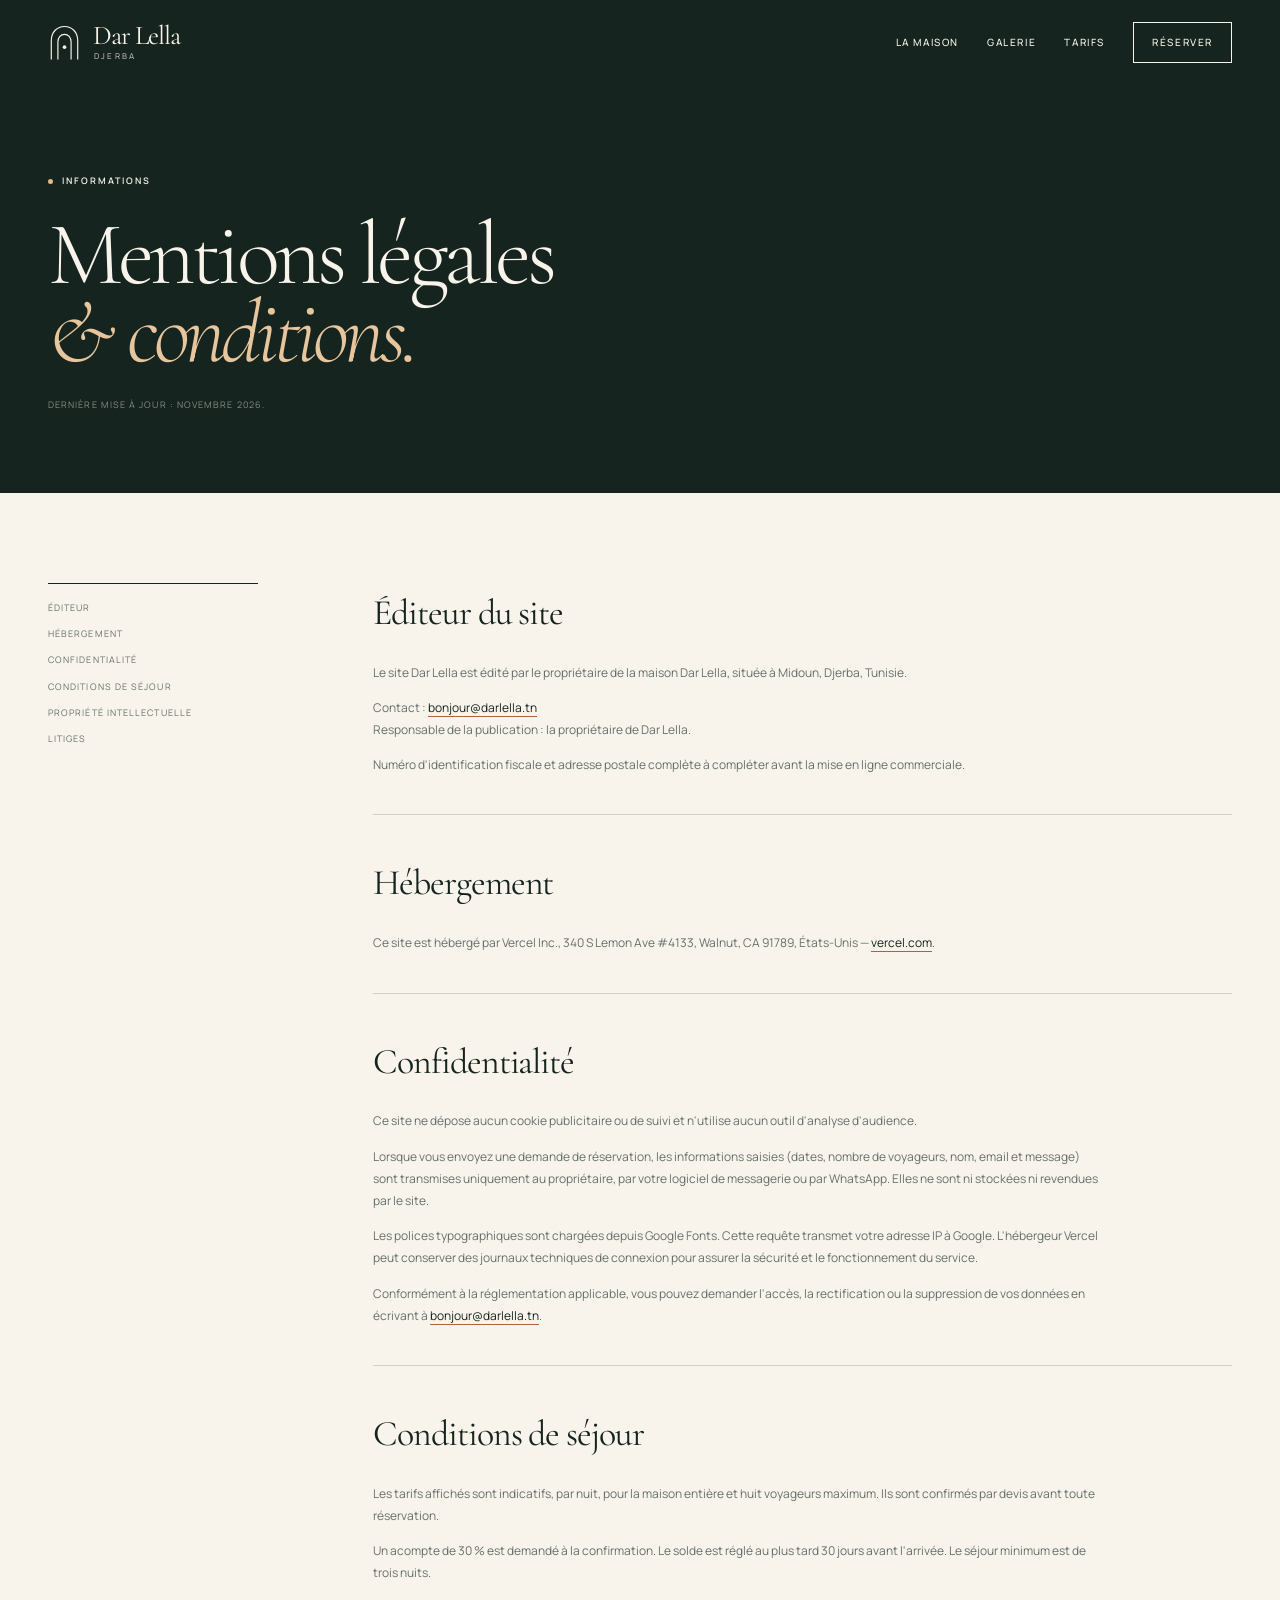
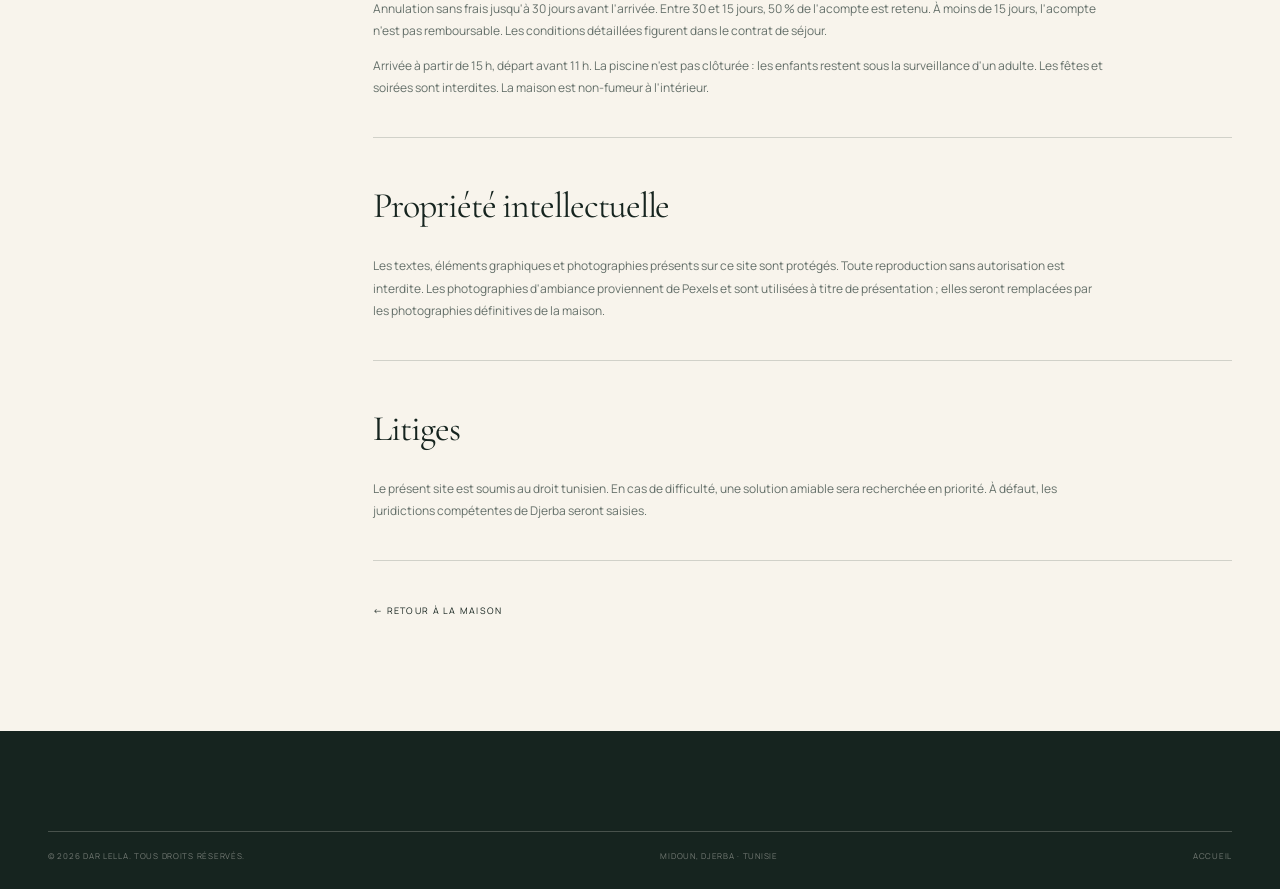
==== mentions-legales.html @ 5d3fed9b "Build Dar Lella Djerba villa site" ====
<!DOCTYPE html>
<html lang="fr">
<head>
  <meta charset="UTF-8">
  <meta name="viewport" content="width=device-width, initial-scale=1.0">
  <title>Mentions légales & conditions — Dar Lella</title>
  <meta name="description" content="Mentions légales, confidentialité et conditions de séjour de Dar Lella, houch privé avec piscine à Djerba.">
  <meta name="robots" content="noindex,follow">
  <meta name="theme-color" content="#16241f">
  <link rel="icon" href="assets/favicon.svg" type="image/svg+xml">
  <link rel="preconnect" href="https://fonts.googleapis.com">
  <link rel="preconnect" href="https://fonts.gstatic.com" crossorigin>
  <link href="https://fonts.googleapis.com/css2?family=Cormorant+Garamond:ital,wght@0,300;0,400;0,500;1,300;1,400&family=Manrope:wght@400;500;600&display=swap" rel="stylesheet">
  <link rel="stylesheet" href="assets/css/style.css">
  <script>document.documentElement.classList.add('js');</script>
</head>
<body>
  <header class="site-header scrolled" id="header">
    <a class="brand" href="index.html" aria-label="Dar Lella — accueil">
      <svg class="brand-mark" viewBox="0 0 40 48" fill="none" aria-hidden="true">
        <path d="M4 44V21C4 10.5 11.2 4 20 4s16 6.5 16 17v23" stroke="currentColor" stroke-width="1.4"/>
        <path d="M12 44V23c0-5.7 3.6-9.5 8-9.5s8 3.8 8 9.5v21" stroke="currentColor" stroke-width="1.4"/>
        <circle cx="20" cy="29" r="2.2" fill="currentColor"/>
      </svg>
      <span class="brand-word">Dar Lella<small>Djerba</small></span>
    </a>
    <nav class="nav" id="nav" aria-label="Navigation principale">
      <a href="index.html">La maison</a>
      <a href="index.html#galerie">Galerie</a>
      <a href="index.html#tarifs">Tarifs</a>
      <a class="nav-book" href="index.html#reserver">Réserver</a>
    </nav>
    <button class="menu-toggle" id="menuToggle" aria-label="Ouvrir le menu" aria-expanded="false" aria-controls="nav">
      <span></span><span></span>
    </button>
  </header>

  <main class="legal-page">
    <section class="legal-hero">
      <div class="container">
        <p class="eyebrow light"><span class="dot"></span> Informations</p>
        <h1>Mentions légales<br><em>& conditions.</em></h1>
        <p>Dernière mise à jour : novembre 2026.</p>
      </div>
    </section>

    <div class="container legal-layout">
      <nav class="legal-nav" aria-label="Sommaire">
        <a href="#editeur">Éditeur</a>
        <a href="#hebergement">Hébergement</a>
        <a href="#confidentialite">Confidentialité</a>
        <a href="#conditions">Conditions de séjour</a>
        <a href="#propriete">Propriété intellectuelle</a>
        <a href="#litiges">Litiges</a>
      </nav>

      <div class="legal-content">
        <section id="editeur">
          <h2>Éditeur du site</h2>
          <p>Le site Dar Lella est édité par le propriétaire de la maison Dar Lella, située à Midoun, Djerba, Tunisie.</p>
          <p>Contact : <a href="mailto:bonjour@darlella.tn" data-contact-email>bonjour@darlella.tn</a><br>
          Responsable de la publication : la propriétaire de Dar Lella.</p>
          <p>Numéro d'identification fiscale et adresse postale complète à compléter avant la mise en ligne commerciale.</p>
        </section>

        <section id="hebergement">
          <h2>Hébergement</h2>
          <p>Ce site est hébergé par Vercel Inc., 340 S Lemon Ave #4133, Walnut, CA 91789, États-Unis — <a href="https://vercel.com" target="_blank" rel="noopener">vercel.com</a>.</p>
        </section>

        <section id="confidentialite">
          <h2>Confidentialité</h2>
          <p>Ce site ne dépose aucun cookie publicitaire ou de suivi et n'utilise aucun outil d'analyse d'audience.</p>
          <p>Lorsque vous envoyez une demande de réservation, les informations saisies (dates, nombre de voyageurs, nom, email et message) sont transmises uniquement au propriétaire, par votre logiciel de messagerie ou par WhatsApp. Elles ne sont ni stockées ni revendues par le site.</p>
          <p>Les polices typographiques sont chargées depuis Google Fonts. Cette requête transmet votre adresse IP à Google. L'hébergeur Vercel peut conserver des journaux techniques de connexion pour assurer la sécurité et le fonctionnement du service.</p>
          <p>Conformément à la réglementation applicable, vous pouvez demander l'accès, la rectification ou la suppression de vos données en écrivant à <a href="mailto:bonjour@darlella.tn" data-contact-email>bonjour@darlella.tn</a>.</p>
        </section>

        <section id="conditions">
          <h2>Conditions de séjour</h2>
          <p>Les tarifs affichés sont indicatifs, par nuit, pour la maison entière et huit voyageurs maximum. Ils sont confirmés par devis avant toute réservation.</p>
          <p>Un acompte de 30 % est demandé à la confirmation. Le solde est réglé au plus tard 30 jours avant l'arrivée. Le séjour minimum est de trois nuits.</p>
          <p>Annulation sans frais jusqu'à 30 jours avant l'arrivée. Entre 30 et 15 jours, 50 % de l'acompte est retenu. À moins de 15 jours, l'acompte n'est pas remboursable. Les conditions détaillées figurent dans le contrat de séjour.</p>
          <p>Arrivée à partir de 15 h, départ avant 11 h. La piscine n'est pas clôturée : les enfants restent sous la surveillance d'un adulte. Les fêtes et soirées sont interdites. La maison est non-fumeur à l'intérieur.</p>
        </section>

        <section id="propriete">
          <h2>Propriété intellectuelle</h2>
          <p>Les textes, éléments graphiques et photographies présents sur ce site sont protégés. Toute reproduction sans autorisation est interdite. Les photographies d'ambiance proviennent de Pexels et sont utilisées à titre de présentation ; elles seront remplacées par les photographies définitives de la maison.</p>
        </section>

        <section id="litiges">
          <h2>Litiges</h2>
          <p>Le présent site est soumis au droit tunisien. En cas de difficulté, une solution amiable sera recherchée en priorité. À défaut, les juridictions compétentes de Djerba seront saisies.</p>
        </section>

        <p class="legal-back"><a href="index.html">← Retour à la maison</a></p>
      </div>
    </div>
  </main>

  <footer class="site-footer">
    <div class="container">
      <div class="footer-bottom">
        <p>© <span data-year>2026</span> Dar Lella. Tous droits réservés.</p>
        <p>Midoun, Djerba · Tunisie</p>
        <p><a href="index.html">Accueil</a></p>
      </div>
    </div>
  </footer>

  <script src="assets/js/config.js"></script>
  <script src="assets/js/main.js"></script>
</body>
</html>
---- assets/css/style.css ----
:root {
  --ink: #16241f;
  --ink-soft: #1e312a;
  --paper: #f8f4ec;
  --sand: #eee6d8;
  --sand-deep: #e4dac8;
  --clay: #b45f3f;
  --sea: #3f6e66;
  --muted: #65706a;
  --line: rgba(22, 36, 31, 0.17);
  --line-light: rgba(248, 244, 236, 0.22);
  --serif: "Cormorant Garamond", Georgia, serif;
  --sans: "Manrope", "Helvetica Neue", Arial, sans-serif;
  --ease: cubic-bezier(0.22, 1, 0.36, 1);
}

* { box-sizing: border-box; }

html {
  scroll-behavior: smooth;
  scroll-padding-top: 88px;
}

body {
  margin: 0;
  overflow-x: clip;
  background: var(--paper);
  color: var(--ink);
  font-family: var(--sans);
  font-size: 15px;
  line-height: 1.7;
  -webkit-font-smoothing: antialiased;
  text-rendering: optimizeLegibility;
}

body.locked { overflow: hidden; }

::selection {
  background: var(--clay);
  color: var(--paper);
}

img {
  display: block;
  max-width: 100%;
}

a { color: inherit; text-decoration: none; }
button, input, select, textarea { font: inherit; color: inherit; }
button { cursor: pointer; }

p { margin: 0; color: var(--muted); }
em { font-style: italic; }

.skip-link {
  position: fixed;
  top: 12px;
  left: 12px;
  z-index: 200;
  padding: 10px 16px;
  background: var(--paper);
  color: var(--ink);
  opacity: 0;
  visibility: hidden;
  transform: translateY(-150%);
  transition: transform 0.2s, opacity 0.2s, visibility 0.2s;
}
.skip-link:focus { opacity: 1; visibility: visible; transform: none; }

.container {
  width: min(1320px, calc(100% - 96px));
  margin-inline: auto;
}

/* Header */
.site-header {
  position: fixed;
  inset: 0 0 auto;
  z-index: 80;
  display: flex;
  align-items: center;
  justify-content: space-between;
  padding: 22px 48px;
  color: var(--paper);
  transition: background 0.4s var(--ease), color 0.4s var(--ease), padding 0.4s var(--ease);
}

.site-header.scrolled {
  padding-block: 12px;
  color: var(--ink);
  background: rgba(248, 244, 236, 0.94);
  -webkit-backdrop-filter: blur(16px);
  backdrop-filter: blur(16px);
  border-bottom: 1px solid var(--line);
}

.brand {
  display: inline-flex;
  align-items: center;
  gap: 12px;
  position: relative;
  z-index: 90;
}

.brand-mark { width: 33px; height: 40px; flex: 0 0 auto; }

.brand-word {
  font-family: var(--serif);
  font-size: 27px;
  font-weight: 400;
  line-height: 0.85;
  letter-spacing: -0.035em;
  display: flex;
  flex-direction: column;
  gap: 5px;
}

.brand-word small {
  font-family: var(--sans);
  font-size: 8px;
  font-weight: 500;
  letter-spacing: 0.28em;
  text-transform: uppercase;
  opacity: 0.7;
  padding-left: 1px;
}

.nav {
  display: flex;
  align-items: center;
  gap: clamp(16px, 2.2vw, 32px);
  font-size: 10px;
  font-weight: 500;
  letter-spacing: 0.16em;
  text-transform: uppercase;
}

.nav a { position: relative; padding: 4px 0; }
.nav a:not(.nav-book)::after {
  content: "";
  position: absolute;
  left: 0;
  right: 100%;
  bottom: 0;
  height: 1px;
  background: currentColor;
  transition: right 0.35s var(--ease);
}
.nav a:not(.nav-book):hover::after { right: 0; }

.nav-book {
  padding: 11px 18px !important;
  border: 1px solid currentColor;
  transition: background 0.3s, color 0.3s;
}
.nav-book:hover { background: var(--paper); color: var(--ink); }
.site-header.scrolled .nav-book:hover { background: var(--ink); color: var(--paper); }

.menu-toggle {
  display: none;
  width: 42px;
  height: 42px;
  border: 0;
  background: transparent;
  position: relative;
  z-index: 100;
}
.menu-toggle span {
  position: absolute;
  left: 9px;
  width: 24px;
  height: 1px;
  background: currentColor;
  transition: transform 0.4s var(--ease), top 0.4s var(--ease);
}
.menu-toggle span:first-child { top: 17px; }
.menu-toggle span:last-child { top: 24px; }
.nav-open .menu-toggle span:first-child { top: 20px; transform: rotate(45deg); }
.nav-open .menu-toggle span:last-child { top: 20px; transform: rotate(-45deg); }

/* Hero */
.hero {
  position: relative;
  min-height: 100svh;
  display: flex;
  flex-direction: column;
  color: var(--paper);
  background: var(--ink);
  isolation: isolate;
}

.hero-bg {
  position: absolute;
  inset: 0;
  z-index: -2;
  width: 100%;
  height: 100%;
  object-fit: cover;
  object-position: center 58%;
  animation: heroZoom 1.8s var(--ease) both;
}

@keyframes heroZoom {
  from { transform: scale(1.045); }
  to { transform: scale(1); }
}

.hero-shade {
  position: absolute;
  inset: 0;
  z-index: -1;
  background:
    linear-gradient(180deg, rgba(10, 23, 18, 0.56) 0%, rgba(10, 23, 18, 0.08) 37%, rgba(10, 23, 18, 0.68) 100%),
    linear-gradient(90deg, rgba(10, 23, 18, 0.2) 0%, transparent 55%);
}

.hero-frame {
  position: absolute;
  inset: 22px;
  border: 1px solid rgba(248, 244, 236, 0.2);
  pointer-events: none;
  z-index: 1;
}

.hero-content {
  position: relative;
  z-index: 2;
  display: flex;
  flex: 1;
  flex-direction: column;
  padding-top: 130px;
  padding-bottom: 38px;
}

.hero-top {
  display: flex;
  justify-content: space-between;
  align-items: flex-start;
  padding-top: 12px;
}

.eyebrow {
  display: flex;
  align-items: center;
  gap: 9px;
  margin: 0;
  color: var(--ink);
  font-size: 9px;
  font-weight: 600;
  letter-spacing: 0.22em;
  text-transform: uppercase;
  line-height: 1.4;
}
.eyebrow.light { color: var(--paper); }

.dot {
  width: 5px;
  height: 5px;
  border-radius: 50%;
  background: var(--clay);
  flex: 0 0 auto;
}
.eyebrow.light .dot { background: #e7bb84; }

.hero-coord {
  color: rgba(248, 244, 236, 0.68);
  font-size: 8px;
  letter-spacing: 0.2em;
  text-transform: uppercase;
}

.hero h1 {
  max-width: 12ch;
  margin: auto 0 32px;
  font-family: var(--serif);
  font-size: clamp(4.4rem, 10.6vw, 10.2rem);
  font-weight: 300;
  line-height: 0.8;
  letter-spacing: -0.055em;
  text-wrap: balance;
  text-shadow: 0 2px 36px rgba(0, 0, 0, 0.16);
}
.hero h1 em { color: #efd8b7; }

.hero-bottom {
  display: flex;
  justify-content: space-between;
  align-items: flex-end;
  gap: 40px;
  padding-top: 24px;
  border-top: 1px solid rgba(248, 244, 236, 0.32);
}

.hero-intro {
  max-width: 440px;
  color: rgba(248, 244, 236, 0.83);
  font-size: 13px;
  line-height: 1.65;
}

.text-link {
  display: inline-flex;
  align-items: center;
  gap: 12px;
  white-space: nowrap;
  font-size: 9px;
  font-weight: 600;
  letter-spacing: 0.18em;
  text-transform: uppercase;
  border-bottom: 1px solid currentColor;
  padding-bottom: 6px;
}
.text-link span { font-size: 14px; transition: transform 0.35s var(--ease); }
.text-link:hover span { transform: translate(3px, 3px); }
.text-link.light { color: var(--paper); }

.booking-bar {
  position: relative;
  z-index: 3;
  display: grid;
  grid-template-columns: 1fr 1fr 0.85fr auto;
  gap: 0;
  margin-bottom: 30px;
  padding: 9px;
  color: var(--ink);
  background: var(--paper);
  box-shadow: 0 24px 70px rgba(4, 15, 11, 0.28);
}

.booking-bar label {
  display: flex;
  flex-direction: column;
  gap: 5px;
  padding: 12px 18px;
  border-right: 1px solid var(--line);
  font-size: 8px;
  font-weight: 600;
  letter-spacing: 0.18em;
  text-transform: uppercase;
}

.booking-bar input,
.booking-bar select {
  width: 100%;
  min-width: 0;
  border: 0;
  border-radius: 0;
  outline: 0;
  background: transparent;
  color: var(--ink);
  font-size: 13px;
  letter-spacing: 0;
  text-transform: none;
  cursor: pointer;
}
.booking-bar input:focus-visible,
.booking-bar select:focus-visible { outline: 1px solid var(--clay); outline-offset: 3px; }

.btn {
  display: inline-flex;
  align-items: center;
  justify-content: center;
  gap: 22px;
  min-height: 54px;
  padding: 16px 24px;
  border: 1px solid transparent;
  font-size: 9px;
  font-weight: 600;
  letter-spacing: 0.17em;
  text-transform: uppercase;
  transition: background 0.35s var(--ease), color 0.35s var(--ease), border-color 0.35s var(--ease);
}
.btn span { font-size: 15px; line-height: 1; }
.btn-dark { background: var(--ink); color: var(--paper); }
.btn-dark:hover { background: var(--clay); }
.btn-clay { width: 100%; background: var(--clay); color: var(--paper); }
.btn-clay:hover { background: var(--ink); }
.btn-light { background: var(--paper); color: var(--ink); }
.btn-light:hover { background: var(--clay); color: var(--paper); }

.form-note {
  display: none;
  grid-column: 1 / -1;
  padding: 8px 18px 4px;
  color: var(--clay);
  font-size: 11px;
  line-height: 1.5;
}
.form-note:not(:empty) { display: block; }

/* Section headings */
.section-head {
  display: flex;
  align-items: center;
  justify-content: space-between;
  gap: 30px;
  margin-bottom: clamp(50px, 7vw, 96px);
  padding-top: 17px;
  border-top: 1px solid var(--line);
}
.micro {
  color: var(--muted);
  font-size: 10px;
  letter-spacing: 0.05em;
  text-align: right;
}

.display {
  margin: 0;
  font-family: var(--serif);
  font-size: clamp(3.3rem, 6.3vw, 6.5rem);
  font-weight: 300;
  line-height: 0.9;
  letter-spacing: -0.045em;
}

/* Intro */
.intro { padding: clamp(100px, 12vw, 170px) 0 20px; }

.intro-grid {
  display: grid;
  grid-template-columns: 1.2fr 0.8fr;
  gap: clamp(40px, 7vw, 110px);
  align-items: end;
}

.intro-copy { max-width: 510px; padding-bottom: 10px; }

.intro-copy .lede {
  margin-bottom: 28px;
  color: var(--ink);
  font-family: var(--serif);
  font-size: clamp(1.35rem, 2vw, 1.85rem);
  line-height: 1.3;
  letter-spacing: -0.015em;
}

.intro-copy p { margin-bottom: 20px; font-size: 13px; line-height: 1.85; }

.signature {
  margin-top: 34px !important;
  padding-top: 22px;
  border-top: 1px solid var(--line);
  color: var(--ink) !important;
  font-family: var(--serif);
  font-size: 22px !important;
  font-style: italic;
}

.stats {
  display: grid;
  grid-template-columns: repeat(4, 1fr);
  margin-top: clamp(60px, 8vw, 110px);
  border-top: 1px solid var(--line);
  border-bottom: 1px solid var(--line);
}

.stats div {
  padding: 31px 26px 27px 0;
  border-right: 1px solid var(--line);
}
.stats div:not(:first-child) { padding-left: 26px; }
.stats div:last-child { border-right: 0; }

.stats strong {
  display: block;
  font-family: var(--serif);
  font-size: clamp(2.4rem, 3.6vw, 3.7rem);
  font-weight: 300;
  line-height: 1;
  letter-spacing: -0.04em;
}

.stats span {
  display: block;
  margin-top: 9px;
  color: var(--muted);
  font-size: 8px;
  font-weight: 600;
  letter-spacing: 0.15em;
  text-transform: uppercase;
}

/* Features */
.features { padding: clamp(90px, 11vw, 160px) 0 0; }

.feature-grid {
  display: grid;
  grid-template-columns: 1.45fr 0.8fr;
  gap: clamp(24px, 4vw, 50px);
  align-items: start;
}

.feature { margin: 0; }
.feature figure {
  margin: 0;
  overflow: hidden;
  background: var(--sand);
  aspect-ratio: 16 / 10;
}
.feature-tall figure { aspect-ratio: 3 / 4; }
.feature img {
  width: 100%;
  height: 100%;
  object-fit: cover;
  transition: transform 1.2s var(--ease);
}
.feature:hover img { transform: scale(1.035); }

.feature-meta {
  display: flex;
  justify-content: space-between;
  gap: 20px;
  margin-top: 15px;
  padding-top: 10px;
  border-top: 1px solid var(--line);
  color: var(--muted);
  font-size: 8px;
  font-weight: 600;
  letter-spacing: 0.18em;
  text-transform: uppercase;
}

.feature h3 {
  margin: 22px 0 0;
  font-family: var(--serif);
  font-size: clamp(2rem, 3vw, 3.15rem);
  font-weight: 300;
  line-height: 0.96;
  letter-spacing: -0.035em;
}
.feature-tall { margin-top: clamp(50px, 8vw, 120px); }

/* Manifesto */
.manifesto {
  margin-top: clamp(90px, 12vw, 170px);
  padding-top: clamp(80px, 10vw, 130px);
  overflow: hidden;
  color: var(--paper);
  background: var(--ink);
}

.manifesto-grid {
  display: grid;
  grid-template-columns: 0.82fr 1.18fr;
  gap: clamp(40px, 8vw, 120px);
  align-items: center;
}

.arch-frame {
  position: relative;
  max-width: 470px;
  max-height: 620px;
  margin: 0;
  overflow: hidden;
  aspect-ratio: 0.73;
  border-radius: 999px 999px 0 0;
  background: var(--ink-soft);
}
.arch-frame img { width: 100%; height: 100%; object-fit: cover; }
.arch-frame figcaption {
  position: absolute;
  left: 20px;
  bottom: 18px;
  padding: 7px 10px;
  background: rgba(22, 36, 31, 0.74);
  color: var(--paper);
  font-size: 8px;
  letter-spacing: 0.12em;
  text-transform: uppercase;
  -webkit-backdrop-filter: blur(8px);
  backdrop-filter: blur(8px);
}

.manifesto-copy h2 {
  max-width: 15ch;
  margin: 28px 0 30px;
  font-family: var(--serif);
  font-size: clamp(2.7rem, 4.8vw, 5.1rem);
  font-weight: 300;
  line-height: 0.94;
  letter-spacing: -0.04em;
}
.manifesto-copy h2 em { color: #e7c69d; }

.manifesto-copy > p {
  max-width: 510px;
  color: rgba(248, 244, 236, 0.65);
  font-size: 13px;
  line-height: 1.85;
}

.manifesto-list {
  max-width: 510px;
  margin: 40px 0 0;
  padding: 0;
  list-style: none;
  border-top: 1px solid var(--line-light);
}
.manifesto-list li {
  display: flex;
  align-items: center;
  gap: 20px;
  padding: 15px 0;
  border-bottom: 1px solid var(--line-light);
  color: var(--paper);
  font-size: 9px;
  letter-spacing: 0.14em;
  text-transform: uppercase;
}
.manifesto-list span { color: #e7c69d; font-size: 8px; }

.marquee {
  margin-top: clamp(60px, 8vw, 110px);
  overflow: hidden;
  border-top: 1px solid var(--line-light);
  border-bottom: 1px solid var(--line-light);
  padding: 17px 0 20px;
}
.marquee-track {
  display: flex;
  align-items: center;
  gap: 26px;
  width: max-content;
  color: #e7c69d;
  font-family: var(--serif);
  font-size: clamp(1.25rem, 2.1vw, 1.8rem);
  font-style: italic;
  line-height: 1;
  white-space: nowrap;
  animation: marquee 32s linear infinite;
}
.marquee-track i { color: rgba(248, 244, 236, 0.36); font-size: 14px; font-style: normal; }
@keyframes marquee { to { transform: translateX(-50%); } }

/* Spaces */
.spaces { padding: clamp(100px, 12vw, 170px) 0 clamp(30px, 5vw, 70px); }

.space {
  display: grid;
  grid-template-columns: 0.8fr 1.2fr;
  gap: clamp(40px, 7vw, 110px);
  align-items: center;
  margin-bottom: clamp(80px, 10vw, 140px);
}
.space-reverse { grid-template-columns: 1.2fr 0.8fr; }
.space-reverse .space-copy { order: 2; }
.space-reverse .space-image { order: 1; }

.space-copy .display { margin: 26px 0 28px; }
.space-copy p { max-width: 430px; font-size: 13px; line-height: 1.85; }
.space-copy .note { margin-top: 22px; color: var(--clay); font-size: 10px; line-height: 1.6; }

.space-tags {
  display: flex;
  flex-wrap: wrap;
  gap: 7px;
  margin: 30px 0 0;
  padding: 0;
  list-style: none;
}
.space-tags li {
  padding: 6px 10px;
  border: 1px solid var(--line);
  color: var(--muted);
  font-size: 8px;
  letter-spacing: 0.12em;
  text-transform: uppercase;
}

.space-image { margin: 0; }
.space-image img {
  width: 100%;
  aspect-ratio: 4 / 3;
  object-fit: cover;
  background: var(--sand);
}
.space-image figcaption {
  display: flex;
  justify-content: space-between;
  gap: 20px;
  padding-top: 10px;
  margin-top: 12px;
  border-top: 1px solid var(--line);
  color: var(--muted);
  font-size: 8px;
  letter-spacing: 0.14em;
  text-transform: uppercase;
}

/* Amenities */
.amenities {
  padding: clamp(90px, 11vw, 150px) 0;
  background: var(--sand);
}

.amenity-grid {
  display: grid;
  grid-template-columns: repeat(3, 1fr);
  margin: 0;
  padding: 0;
  list-style: none;
  border-top: 1px solid var(--line);
}
.amenity-grid li {
  display: grid;
  grid-template-columns: 28px 1fr;
  align-content: start;
  padding: 26px 24px 26px 0;
  border-bottom: 1px solid var(--line);
}
.amenity-grid li:not(:nth-child(3n + 1)) { padding-left: 24px; border-left: 1px solid var(--line); }
.amenity-grid li > span {
  grid-row: 1 / 3;
  color: var(--clay);
  font-size: 8px;
  letter-spacing: 0.08em;
}
.amenity-grid strong {
  color: var(--ink);
  font-family: var(--serif);
  font-size: 19px;
  font-weight: 500;
  line-height: 1.2;
}
.amenity-grid small {
  margin-top: 4px;
  color: var(--muted);
  font-size: 9px;
  line-height: 1.5;
}

/* Gallery */
.gallery { padding: clamp(100px, 12vw, 170px) 0 0; }

.gallery-grid {
  display: grid;
  grid-template-columns: repeat(12, 1fr);
  gap: clamp(10px, 1.5vw, 22px);
  align-items: start;
}

.gallery-item {
  position: relative;
  display: block;
  overflow: hidden;
  width: 100%;
  padding: 0;
  border: 0;
  background: var(--sand);
  aspect-ratio: 4 / 3;
  text-align: left;
}
.gallery-item img {
  width: 100%;
  height: 100%;
  object-fit: cover;
  transition: transform 1.1s var(--ease), filter 1.1s var(--ease);
}
.gallery-item::after {
  content: "";
  position: absolute;
  inset: 0;
  background: linear-gradient(180deg, transparent 55%, rgba(10, 23, 18, 0.55));
  opacity: 0;
  transition: opacity 0.5s;
}
.gallery-item > span {
  position: absolute;
  left: 17px;
  bottom: 15px;
  z-index: 1;
  color: var(--paper);
  font-size: 8px;
  font-weight: 600;
  letter-spacing: 0.16em;
  text-transform: uppercase;
  opacity: 0;
  transform: translateY(6px);
  transition: opacity 0.45s, transform 0.45s var(--ease);
}
.gallery-item:hover img { transform: scale(1.04); }
.gallery-item:hover::after,
.gallery-item:hover > span,
.gallery-item:focus-visible::after,
.gallery-item:focus-visible > span { opacity: 1; }
.gallery-item:hover > span,
.gallery-item:focus-visible > span { transform: none; }

.g1 { grid-column: span 7; aspect-ratio: 16 / 10; }
.g2 { grid-column: span 5; aspect-ratio: 16 / 11; }
.g3 { grid-column: span 4; aspect-ratio: 3 / 4; }
.g4 { grid-column: span 4; aspect-ratio: 3 / 4; }
.g5 { grid-column: span 4; aspect-ratio: 3 / 4; }
.g6 { grid-column: span 5; aspect-ratio: 4 / 3; }
.g7 { grid-column: span 3; aspect-ratio: 3 / 4; }
.g8 { grid-column: span 4; aspect-ratio: 4 / 3; }

.gallery-note {
  margin-top: 18px;
  color: var(--muted);
  font-size: 9px;
  letter-spacing: 0.04em;
  text-align: right;
}

/* Location */
.location {
  padding: clamp(100px, 12vw, 170px) 0;
  background: var(--paper);
}

.location-grid {
  display: grid;
  grid-template-columns: 1fr 0.92fr;
  gap: clamp(50px, 8vw, 120px);
  align-items: center;
}

.location-copy .display { margin: 26px 0 30px; }
.location-copy .lede {
  max-width: 480px;
  margin-bottom: 18px;
  color: var(--ink);
  font-family: var(--serif);
  font-size: 24px;
  line-height: 1.3;
}
.location-copy > p { max-width: 470px; font-size: 13px; line-height: 1.85; }
.location-copy .note { margin-top: 18px; color: var(--clay); font-size: 9px; line-height: 1.6; }

.distances {
  max-width: 480px;
  margin: 34px 0 0;
  padding: 0;
  list-style: none;
  border-top: 1px solid var(--line);
}
.distances li {
  display: flex;
  justify-content: space-between;
  gap: 20px;
  padding: 12px 0;
  border-bottom: 1px solid var(--line);
  color: var(--ink);
  font-size: 9px;
  letter-spacing: 0.11em;
  text-transform: uppercase;
}
.distances li span:last-child { color: var(--clay); white-space: nowrap; }

.map-card {
  padding: 22px 22px 16px;
  background: #d8e0d7;
  color: var(--ink);
}
.map-card svg { display: block; width: 100%; height: auto; }
.map-island { fill: #f7f2e9; stroke: var(--ink); stroke-width: 1.2; }
.map-sea-line { fill: none; stroke: var(--ink); stroke-width: 1; opacity: 0.18; }
.map-road { fill: none; stroke: var(--ink); stroke-width: 1; stroke-dasharray: 3 6; opacity: 0.45; }
.map-ring { fill: none; stroke: var(--clay); stroke-width: 1; opacity: 0.75; }
.map-dot { fill: var(--clay); }
.map-poi { fill: var(--ink); opacity: 0.7; }
.map-label {
  fill: var(--ink);
  font-family: var(--sans);
  font-size: 9px;
  font-weight: 600;
  letter-spacing: 0.12em;
}
.map-label.small { font-size: 8px; font-weight: 500; opacity: 0.52; letter-spacing: 0.08em; text-transform: uppercase; }
.map-caption {
  display: flex;
  justify-content: space-between;
  gap: 20px;
  margin-top: 12px;
  padding-top: 12px;
  border-top: 1px solid rgba(22, 36, 31, 0.2);
  color: var(--muted);
  font-size: 8px;
  letter-spacing: 0.14em;
  text-transform: uppercase;
}

/* Rates */
.rates { padding: clamp(80px, 10vw, 130px) 0; border-top: 1px solid var(--line); }

.rate-grid {
  display: grid;
  grid-template-columns: 1fr 1fr;
  gap: clamp(50px, 8vw, 120px);
  align-items: end;
}
.rate-intro .display { margin-bottom: 30px; }
.rate-intro p { max-width: 430px; font-size: 13px; line-height: 1.85; }

.rate-table { border-top: 1px solid var(--ink); }
.rate-row {
  display: flex;
  justify-content: space-between;
  align-items: baseline;
  gap: 30px;
  padding: 17px 0;
  border-bottom: 1px solid var(--line);
  color: var(--ink);
  font-size: 10px;
  letter-spacing: 0.06em;
}
.rate-head {
  color: var(--muted);
  font-size: 8px;
  font-weight: 600;
  letter-spacing: 0.16em;
  text-transform: uppercase;
}
.rate-row small {
  display: block;
  margin-top: 4px;
  color: var(--muted);
  font-size: 8px;
  letter-spacing: 0.1em;
  text-transform: uppercase;
}
.rate-row > span:last-child {
  color: var(--ink);
  font-family: var(--serif);
  font-size: 29px;
  font-weight: 400;
  letter-spacing: -0.02em;
  white-space: nowrap;
}

.rate-notes {
  display: flex;
  justify-content: space-between;
  gap: 30px;
  margin-top: 50px;
  padding-top: 16px;
  border-top: 1px solid var(--line);
}
.rate-notes p { font-size: 9px; letter-spacing: 0.03em; }

/* Booking */
.booking-section {
  padding: clamp(90px, 11vw, 150px) 0;
  color: var(--paper);
  background: var(--ink);
}

.booking-grid {
  display: grid;
  grid-template-columns: 1fr 0.95fr;
  gap: clamp(50px, 8vw, 120px);
  align-items: start;
}

.booking-copy { padding-top: 10px; }
.booking-copy .display { margin: 26px 0 30px; }
.booking-copy > p { max-width: 480px; color: rgba(248, 244, 236, 0.65); font-size: 13px; line-height: 1.85; }

.booking-benefits {
  margin: 36px 0 0;
  padding: 0;
  list-style: none;
  border-top: 1px solid var(--line-light);
}
.booking-benefits li {
  display: flex;
  align-items: center;
  gap: 13px;
  padding: 13px 0;
  border-bottom: 1px solid var(--line-light);
  color: rgba(248, 244, 236, 0.84);
  font-size: 10px;
  letter-spacing: 0.03em;
}
.booking-benefits span { color: #e7c69d; font-size: 9px; }

.booking-contact {
  margin-top: 36px;
  display: flex;
  flex-direction: column;
  gap: 4px;
}
.booking-contact span { color: rgba(248, 244, 236, 0.45); font-size: 8px; letter-spacing: 0.15em; text-transform: uppercase; }
.booking-contact a {
  width: fit-content;
  color: var(--paper);
  font-family: var(--serif);
  font-size: 24px;
  border-bottom: 1px solid var(--line-light);
}

.booking-form-wrap {
  padding: clamp(28px, 4vw, 52px);
  color: var(--ink);
  background: var(--paper);
}
.booking-form-wrap h3 {
  margin: 0 0 5px;
  font-family: var(--serif);
  font-size: clamp(1.9rem, 2.8vw, 2.6rem);
  font-weight: 300;
  letter-spacing: -0.035em;
}
.form-lead { font-size: 9px; color: var(--muted); }

.booking-form { margin-top: 28px; }
.booking-form label {
  display: flex;
  flex-direction: column;
  gap: 6px;
  margin-bottom: 18px;
  color: var(--ink);
  font-size: 8px;
  font-weight: 600;
  letter-spacing: 0.14em;
  text-transform: uppercase;
}
.booking-form .optional { color: var(--muted); font-weight: 400; letter-spacing: 0.04em; text-transform: none; }
.field-row { display: grid; grid-template-columns: 1fr 1fr; gap: 18px; }

.booking-form input,
.booking-form select,
.booking-form textarea {
  width: 100%;
  border: 0;
  border-bottom: 1px solid var(--line);
  border-radius: 0;
  outline: 0;
  background: transparent;
  color: var(--ink);
  font-size: 12px;
  letter-spacing: 0;
  text-transform: none;
  padding: 9px 0 10px;
  transition: border-color 0.25s;
}
.booking-form textarea { resize: vertical; min-height: 78px; }
.booking-form input::placeholder,
.booking-form textarea::placeholder { color: #9ba39d; }
.booking-form input:focus,
.booking-form select:focus,
.booking-form textarea:focus { border-color: var(--clay); }
.booking-form input:focus-visible,
.booking-form select:focus-visible,
.booking-form textarea:focus-visible { outline: 1px solid var(--clay); outline-offset: 3px; }
.booking-form .btn { margin-top: 10px; }
.booking-form .form-note { padding: 10px 0 0; }
.form-legal { margin-top: 14px; font-size: 8px; line-height: 1.6; color: var(--muted); }

/* FAQ */
.faq { padding: clamp(100px, 12vw, 160px) 0; }

.faq-grid {
  display: grid;
  grid-template-columns: 0.66fr 1.34fr;
  gap: clamp(50px, 9vw, 140px);
  align-items: start;
}
.faq-head .display { margin: 26px 0 26px; }
.faq-head > p { max-width: 280px; font-size: 11px; line-height: 1.7; }
.faq-head a { color: var(--ink); border-bottom: 1px solid var(--clay); }

.faq-list { border-top: 1px solid var(--ink); }
.faq-list details { border-bottom: 1px solid var(--line); }
.faq-list summary {
  display: flex;
  justify-content: space-between;
  align-items: center;
  gap: 30px;
  padding: 21px 0;
  color: var(--ink);
  font-family: var(--serif);
  font-size: clamp(1.1rem, 1.55vw, 1.45rem);
  font-weight: 400;
  line-height: 1.25;
  list-style: none;
  cursor: pointer;
}
.faq-list summary::-webkit-details-marker { display: none; }
.faq-list summary span { position: relative; width: 18px; height: 18px; flex: 0 0 auto; }
.faq-list summary span::before,
.faq-list summary span::after {
  content: "";
  position: absolute;
  top: 8px;
  left: 1px;
  width: 16px;
  height: 1px;
  background: var(--ink);
  transition: transform 0.3s var(--ease);
}
.faq-list summary span::after { transform: rotate(90deg); }
.faq-list details[open] summary span::after { transform: rotate(0); }
.faq-list details p { max-width: 650px; padding: 0 40px 22px 0; font-size: 12px; line-height: 1.8; }

/* Closing */
.closing { padding: clamp(90px, 12vw, 160px) 0; background: var(--sand); text-align: center; }
.closing-inner { display: flex; flex-direction: column; align-items: center; }
.closing .eyebrow { justify-content: center; }
.closing-line {
  margin: 26px 0 38px;
  color: var(--ink);
  font-family: var(--serif);
  font-size: clamp(3.3rem, 7.4vw, 7.4rem);
  font-weight: 300;
  line-height: 0.88;
  letter-spacing: -0.05em;
}
.closing-line em { color: var(--clay); }

/* Footer */
.site-footer {
  padding: clamp(60px, 8vw, 100px) 0 26px;
  color: rgba(248, 244, 236, 0.6);
  background: var(--ink);
}
.footer-top { display: flex; justify-content: space-between; gap: 60px; }
.footer-brand { color: var(--paper); align-self: flex-start; }
.footer-links { display: grid; grid-template-columns: repeat(3, minmax(130px, 1fr)); gap: clamp(30px, 5vw, 80px); }
.footer-links > div { display: flex; flex-direction: column; align-items: flex-start; gap: 7px; }
.footer-title {
  margin-bottom: 10px;
  color: #e7c69d;
  font-size: 8px;
  font-weight: 600;
  letter-spacing: 0.18em;
  text-transform: uppercase;
}
.footer-links a {
  color: rgba(248, 244, 236, 0.62);
  font-size: 10px;
  letter-spacing: 0.02em;
  transition: color 0.25s;
}
.footer-links a:hover { color: var(--paper); }

.footer-word {
  margin: clamp(50px, 7vw, 90px) 0 38px;
  color: rgba(248, 244, 236, 0.07);
  font-family: var(--serif);
  font-size: clamp(5rem, 16.5vw, 16rem);
  font-weight: 300;
  line-height: 0.7;
  letter-spacing: -0.065em;
  white-space: nowrap;
  text-align: center;
  user-select: none;
}

.footer-bottom {
  display: flex;
  justify-content: space-between;
  gap: 30px;
  padding-top: 17px;
  border-top: 1px solid var(--line-light);
}
.footer-bottom p {
  color: rgba(248, 244, 236, 0.42);
  font-size: 8px;
  letter-spacing: 0.09em;
  text-transform: uppercase;
}

/* Floating CTA */
.floating-book {
  position: fixed;
  right: 24px;
  bottom: 24px;
  z-index: 60;
  display: flex;
  opacity: 0;
  visibility: hidden;
  transform: translateY(12px);
  flex-direction: column;
  align-items: center;
  justify-content: center;
  gap: 3px;
  width: 86px;
  height: 86px;
  border-radius: 50%;
  background: var(--clay);
  color: var(--paper);
  box-shadow: 0 14px 35px rgba(22, 36, 31, 0.2);
  font-size: 8px;
  font-weight: 600;
  letter-spacing: 0.13em;
  text-transform: uppercase;
  transition: transform 0.35s var(--ease), background 0.35s, opacity 0.35s, visibility 0.35s;
}
.floating-book.visible { opacity: 1; visibility: visible; transform: none; }
.floating-book span:last-child { font-size: 14px; line-height: 1; }
.floating-book:hover { transform: rotate(-7deg) scale(1.06); background: var(--ink); }

/* Lightbox */
.lightbox {
  position: fixed;
  inset: 0;
  z-index: 150;
  display: flex;
  align-items: center;
  justify-content: center;
  padding: 50px 80px;
  background: rgba(9, 20, 16, 0.96);
  opacity: 0;
  visibility: hidden;
  transition: opacity 0.35s, visibility 0.35s;
}
.lightbox.open { opacity: 1; visibility: visible; }
.lightbox figure { margin: 0; max-width: min(1100px, 90vw); text-align: center; }
.lightbox img { max-width: 100%; max-height: 80vh; margin: 0 auto; object-fit: contain; }
.lightbox figcaption { margin-top: 14px; color: rgba(248, 244, 236, 0.72); font-size: 9px; letter-spacing: 0.14em; text-transform: uppercase; }
.lightbox-close,
.lightbox-nav {
  position: absolute;
  display: grid;
  place-items: center;
  border: 1px solid rgba(248, 244, 236, 0.24);
  background: transparent;
  color: var(--paper);
  transition: background 0.25s, border-color 0.25s;
}
.lightbox-close:hover,
.lightbox-nav:hover { background: var(--clay); border-color: var(--clay); }
.lightbox-close { top: 24px; right: 24px; width: 44px; height: 44px; font-size: 24px; font-weight: 300; line-height: 1; }
.lightbox-nav { top: 50%; width: 48px; height: 48px; margin-top: -24px; font-size: 18px; }
.lightbox-prev { left: 22px; }
.lightbox-next { right: 22px; }

/* Reveals */
.js .reveal {
  opacity: 0;
  transform: translateY(26px);
  transition: opacity 0.9s var(--ease), transform 0.9s var(--ease);
}
.js .reveal.is-visible { opacity: 1; transform: none; }

/* Legal page */
.legal-page { padding-top: 0; }
.legal-hero { padding: 175px 0 80px; color: var(--paper); background: var(--ink); }
.legal-hero h1 {
  margin: 28px 0 26px;
  font-family: var(--serif);
  font-size: clamp(3.8rem, 7vw, 7rem);
  font-weight: 300;
  line-height: 0.87;
  letter-spacing: -0.05em;
}
.legal-hero h1 em { color: #e7c69d; }
.legal-hero > .container > p:last-child { color: rgba(248, 244, 236, 0.5); font-size: 9px; letter-spacing: 0.12em; text-transform: uppercase; }
.legal-layout { display: grid; grid-template-columns: 210px 1fr; gap: clamp(50px, 9vw, 140px); padding: 90px 0 110px; }
.legal-nav { position: sticky; top: 100px; align-self: start; display: flex; flex-direction: column; gap: 11px; padding-top: 16px; border-top: 1px solid var(--ink); }
.legal-nav a { color: var(--muted); font-size: 9px; letter-spacing: 0.12em; text-transform: uppercase; transition: color 0.25s; }
.legal-nav a:hover { color: var(--clay); }
.legal-content section { padding: 0 0 38px; margin-bottom: 38px; border-bottom: 1px solid var(--line); }
.legal-content h2 { margin: 0 0 18px; font-family: var(--serif); font-size: clamp(1.8rem, 2.8vw, 2.5rem); font-weight: 400; letter-spacing: -0.03em; }
.legal-content p { max-width: 730px; margin-bottom: 13px; font-size: 12px; line-height: 1.85; }
.legal-content p:last-child { margin-bottom: 0; }
.legal-content a { color: var(--ink); border-bottom: 1px solid var(--clay); }
.legal-content a:hover { color: var(--clay); }
.legal-back { margin-top: 28px; }
.legal-back a { border: 0; font-size: 9px; letter-spacing: 0.14em; text-transform: uppercase; }

/* Responsive */
@media (max-width: 900px) {
  .legal-layout { grid-template-columns: 1fr; gap: 40px; padding: 60px 0 80px; }
  .legal-nav { position: static; flex-direction: row; flex-wrap: wrap; gap: 14px 24px; }
  .legal-hero { padding: 140px 0 60px; }
}

@media (max-width: 1100px) {
  .container { width: calc(100% - 64px); }
  .site-header { padding-inline: 32px; }
  .intro-grid { grid-template-columns: 1.05fr 0.95fr; gap: 55px; }
  .amenity-grid li:not(:nth-child(3n + 1)) { padding-left: 18px; }
  .footer-links { gap: 35px; }
}

@media (max-width: 900px) {
  html { scroll-padding-top: 72px; }
  .container { width: calc(100% - 40px); }
  .site-header { padding: 18px 20px; }
  .site-header.scrolled { padding-block: 10px; }
  .brand-mark { width: 28px; height: 34px; }
  .brand-word { font-size: 23px; }
  .menu-toggle { display: block; }

  .nav {
    position: fixed;
    inset: 0;
    z-index: 85;
    display: flex;
    flex-direction: column;
    align-items: flex-start;
    justify-content: center;
    gap: 20px;
    padding: 100px 40px 40px;
    background: var(--ink);
    color: var(--paper);
    opacity: 0;
    visibility: hidden;
    transform: translateY(-10px);
    transition: opacity 0.4s var(--ease), visibility 0.4s, transform 0.4s var(--ease);
  }
  .nav a { font-family: var(--serif); font-size: 38px; font-weight: 300; letter-spacing: -0.02em; text-transform: none; }
  .nav a:not(.nav-book)::after { display: none; }
  .nav-book { margin-top: 18px; font-family: var(--sans) !important; font-size: 10px !important; letter-spacing: 0.16em; text-transform: uppercase; }
  .nav-open .nav { opacity: 1; visibility: visible; transform: none; }
  .nav-open .site-header { color: var(--paper); background: transparent; }
  .nav-open .menu-toggle { color: var(--paper); }

  .hero-content { padding-top: 115px; padding-bottom: 28px; }
  .hero h1 { font-size: clamp(4rem, 13.6vw, 8rem); margin-bottom: 28px; }
  .hero-bottom { gap: 24px; }
  .booking-bar { grid-template-columns: 1fr 1fr; }
  .booking-bar label:nth-child(2) { border-right: 0; }
  .booking-bar label:nth-child(3) { border-top: 1px solid var(--line); }
  .booking-bar .btn { border-top: 1px solid var(--line); }
  .booking-bar .btn { min-height: 100%; }
  .form-note { grid-column: 1 / -1; }

  .section-head { margin-bottom: 50px; }
  .intro-grid { grid-template-columns: 1fr; gap: 35px; }
  .intro-copy { max-width: 600px; }
  .stats { grid-template-columns: 1fr 1fr; margin-top: 55px; }
  .stats div:nth-child(2) { border-right: 0; }
  .stats div:nth-child(3) { border-top: 1px solid var(--line); padding-left: 0; }
  .stats div:nth-child(4) { border-top: 1px solid var(--line); }
  .feature-grid { grid-template-columns: 1fr; gap: 55px; }
  .feature-tall { margin-top: 0; max-width: 460px; }
  .feature-tall figure { aspect-ratio: 4 / 5; }
  .manifesto-grid { grid-template-columns: 1fr; gap: 55px; }
  .arch-frame { max-width: 360px; margin-inline: auto; }
  .manifesto-copy h2 { max-width: 18ch; }
  .space, .space-reverse { grid-template-columns: 1fr; gap: 35px; }
  .space-reverse .space-copy { order: initial; }
  .space-reverse .space-image { order: initial; }
  .space-copy { max-width: 620px; }
  .space-image img { aspect-ratio: 16 / 11; }
  .amenity-grid { grid-template-columns: 1fr 1fr; }
  .amenity-grid li:nth-child(3n + 1) { padding-left: 0; border-left: 0; }
  .amenity-grid li:nth-child(3n) { padding-left: 0; border-left: 0; }
  .amenity-grid li:nth-child(even) { padding-left: 18px; border-left: 1px solid var(--line); }
  .gallery-grid { grid-template-columns: repeat(6, 1fr); gap: 10px; }
  .g1, .g2 { grid-column: span 6; aspect-ratio: 16 / 10; }
  .g3, .g4, .g5, .g6, .g7, .g8 { grid-column: span 3; aspect-ratio: 4 / 3; }
  .location-grid { grid-template-columns: 1fr; gap: 55px; }
  .map-card { max-width: 560px; }
  .rate-grid { grid-template-columns: 1fr; gap: 45px; }
  .rate-intro p { max-width: 560px; }
  .booking-grid { grid-template-columns: 1fr; gap: 50px; }
  .booking-copy { padding-top: 0; }
  .faq-grid { grid-template-columns: 1fr; gap: 40px; }
  .faq-head > p { max-width: 450px; }
  .footer-top { flex-direction: column; gap: 45px; }
  .footer-word { margin-top: 50px; }
  .footer-bottom { flex-wrap: wrap; gap: 10px 25px; }
  .floating-book { width: 74px; height: 74px; right: 16px; bottom: 16px; }
}

@media (max-width: 600px) {
  .container { width: calc(100% - 32px); }
  .site-header { padding: 15px 16px; }
  .hero-frame { inset: 10px; }
  .hero-content { min-height: 76svh; padding-top: 100px; padding-bottom: 24px; }
  .hero-coord { display: none; }
  .hero h1 { font-size: clamp(3.6rem, 17.5vw, 6rem); line-height: 0.82; }
  .hero-bottom { flex-direction: column; align-items: flex-start; gap: 22px; }
  .booking-bar { grid-template-columns: 1fr; margin-bottom: 18px; }
  .booking-bar label { border-right: 0; border-bottom: 1px solid var(--line); }
  .booking-bar label:nth-child(3) { border-top: 0; }
  .booking-bar .btn { margin-top: 9px; min-height: 50px; }
  .form-note { grid-column: 1; }
  .section-head { align-items: flex-start; }
  .micro { display: none; }
  .display { font-size: clamp(2.8rem, 13vw, 4.4rem); }
  .stats div { padding: 22px 14px 20px 0; }
  .stats div:not(:first-child) { padding-left: 14px; }
  .stats strong { font-size: 2.35rem; }
  .stats span { font-size: 7px; }
  .feature h3 { font-size: 2.1rem; }
  .manifesto-copy h2 { font-size: 2.65rem; }
  .space-copy .display { font-size: 3rem; }
  .amenity-grid { grid-template-columns: 1fr; }
  .amenity-grid li,
  .amenity-grid li:nth-child(even) { padding-left: 0; border-left: 0; }
  .gallery-grid { grid-template-columns: 1fr; }
  .g1, .g2, .g3, .g4, .g5, .g6, .g7, .g8 { grid-column: span 1; aspect-ratio: 4 / 3; }
  .gallery-item > span { opacity: 1; transform: none; }
  .gallery-item::after { opacity: 0.8; }
  .gallery-note { text-align: left; }
  .location-copy .lede { font-size: 21px; }
  .distances li { font-size: 8px; }
  .map-card { padding: 12px 12px 10px; }
  .map-label { font-size: 8px; }
  .map-label.small { font-size: 7px; }
  .rate-notes { flex-direction: column; gap: 8px; }
  .rate-row > span:last-child { font-size: 23px; }
  .booking-form-wrap { padding: 26px 20px; }
  .field-row { grid-template-columns: 1fr; gap: 0; }
  .footer-links { grid-template-columns: 1fr 1fr; row-gap: 34px; }
  .footer-bottom { flex-direction: column; align-items: flex-start; }
  .floating-book { display: none; }
  .lightbox { padding: 40px 12px; }
  .lightbox-nav { width: 38px; height: 38px; }
  .lightbox-prev { left: 8px; }
  .lightbox-next { right: 8px; }
}

@media (prefers-reduced-motion: reduce) {
  html { scroll-behavior: auto; }
  *, *::before, *::after {
    animation-duration: 0.01ms !important;
    animation-iteration-count: 1 !important;
    transition-duration: 0.01ms !important;
    scroll-behavior: auto !important;
  }
  .js .reveal { opacity: 1; transform: none; }
}
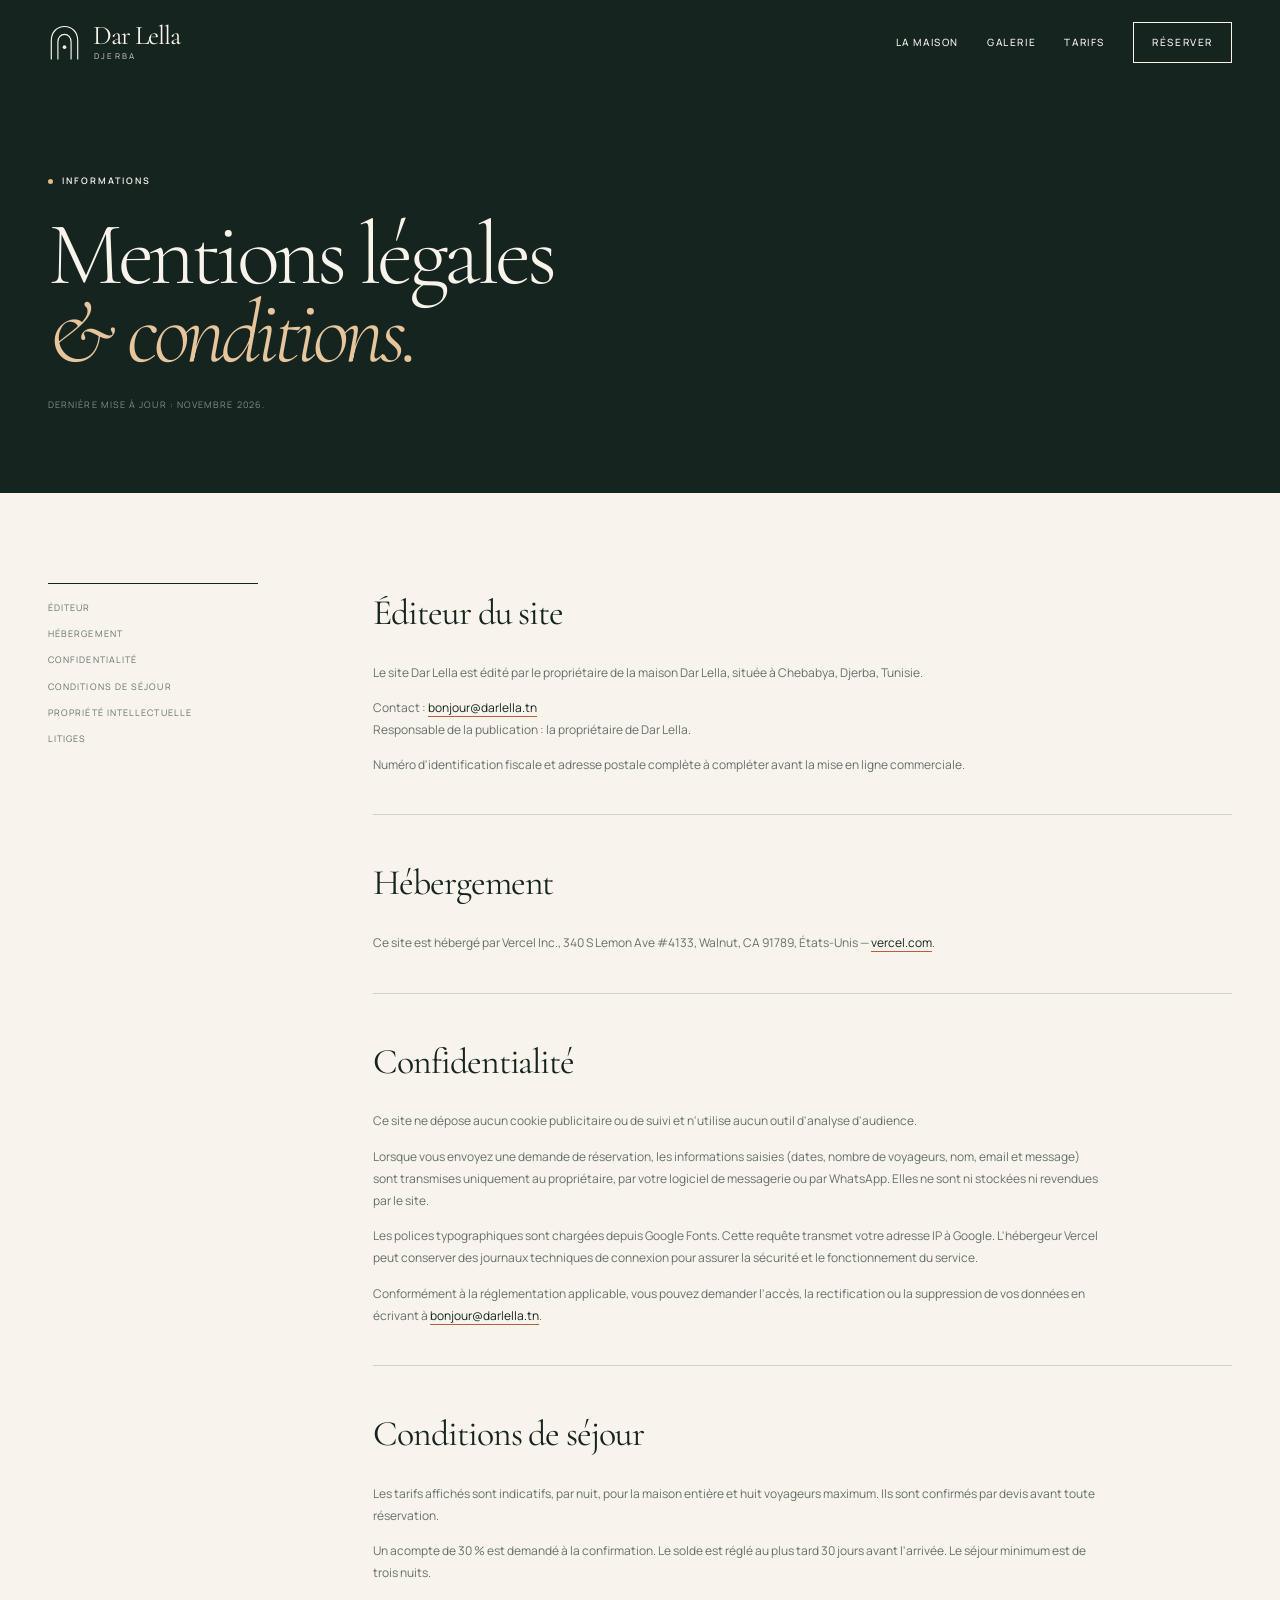
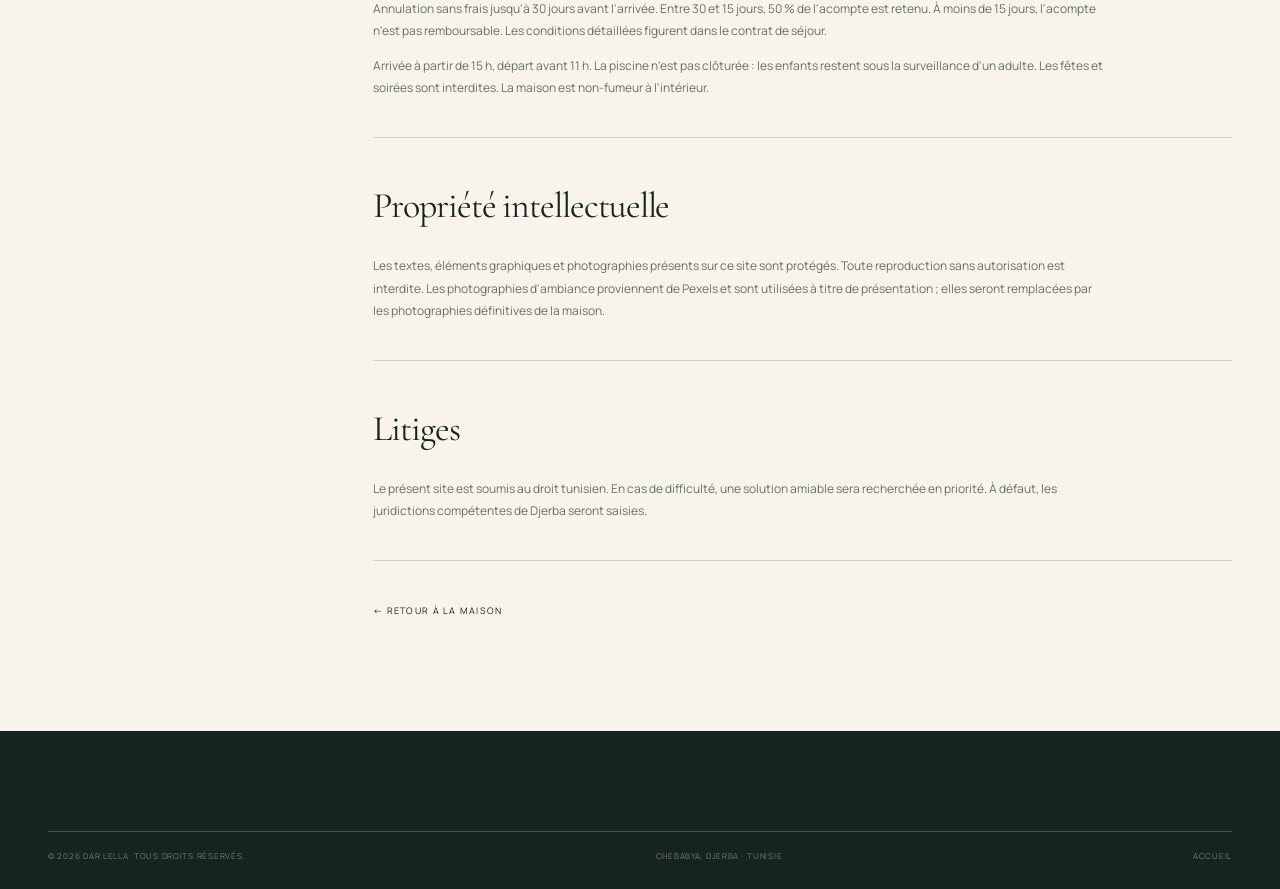
==== commit 603fa529: "Localize the villa in Chebabya, Djerba" ====
--- a/mentions-legales.html
+++ b/mentions-legales.html
@@ -57,7 +57,7 @@
       <div class="legal-content">
         <section id="editeur">
           <h2>Éditeur du site</h2>
-          <p>Le site Dar Lella est édité par le propriétaire de la maison Dar Lella, située à Midoun, Djerba, Tunisie.</p>
+          <p>Le site Dar Lella est édité par le propriétaire de la maison Dar Lella, située à Chebabya, Djerba, Tunisie.</p>
           <p>Contact : <a href="mailto:bonjour@darlella.tn" data-contact-email>bonjour@darlella.tn</a><br>
           Responsable de la publication : la propriétaire de Dar Lella.</p>
           <p>Numéro d'identification fiscale et adresse postale complète à compléter avant la mise en ligne commerciale.</p>
@@ -103,7 +103,7 @@
     <div class="container">
       <div class="footer-bottom">
         <p>© <span data-year>2026</span> Dar Lella. Tous droits réservés.</p>
-        <p>Midoun, Djerba · Tunisie</p>
+        <p>Chebabya, Djerba · Tunisie</p>
         <p><a href="index.html">Accueil</a></p>
       </div>
     </div>
